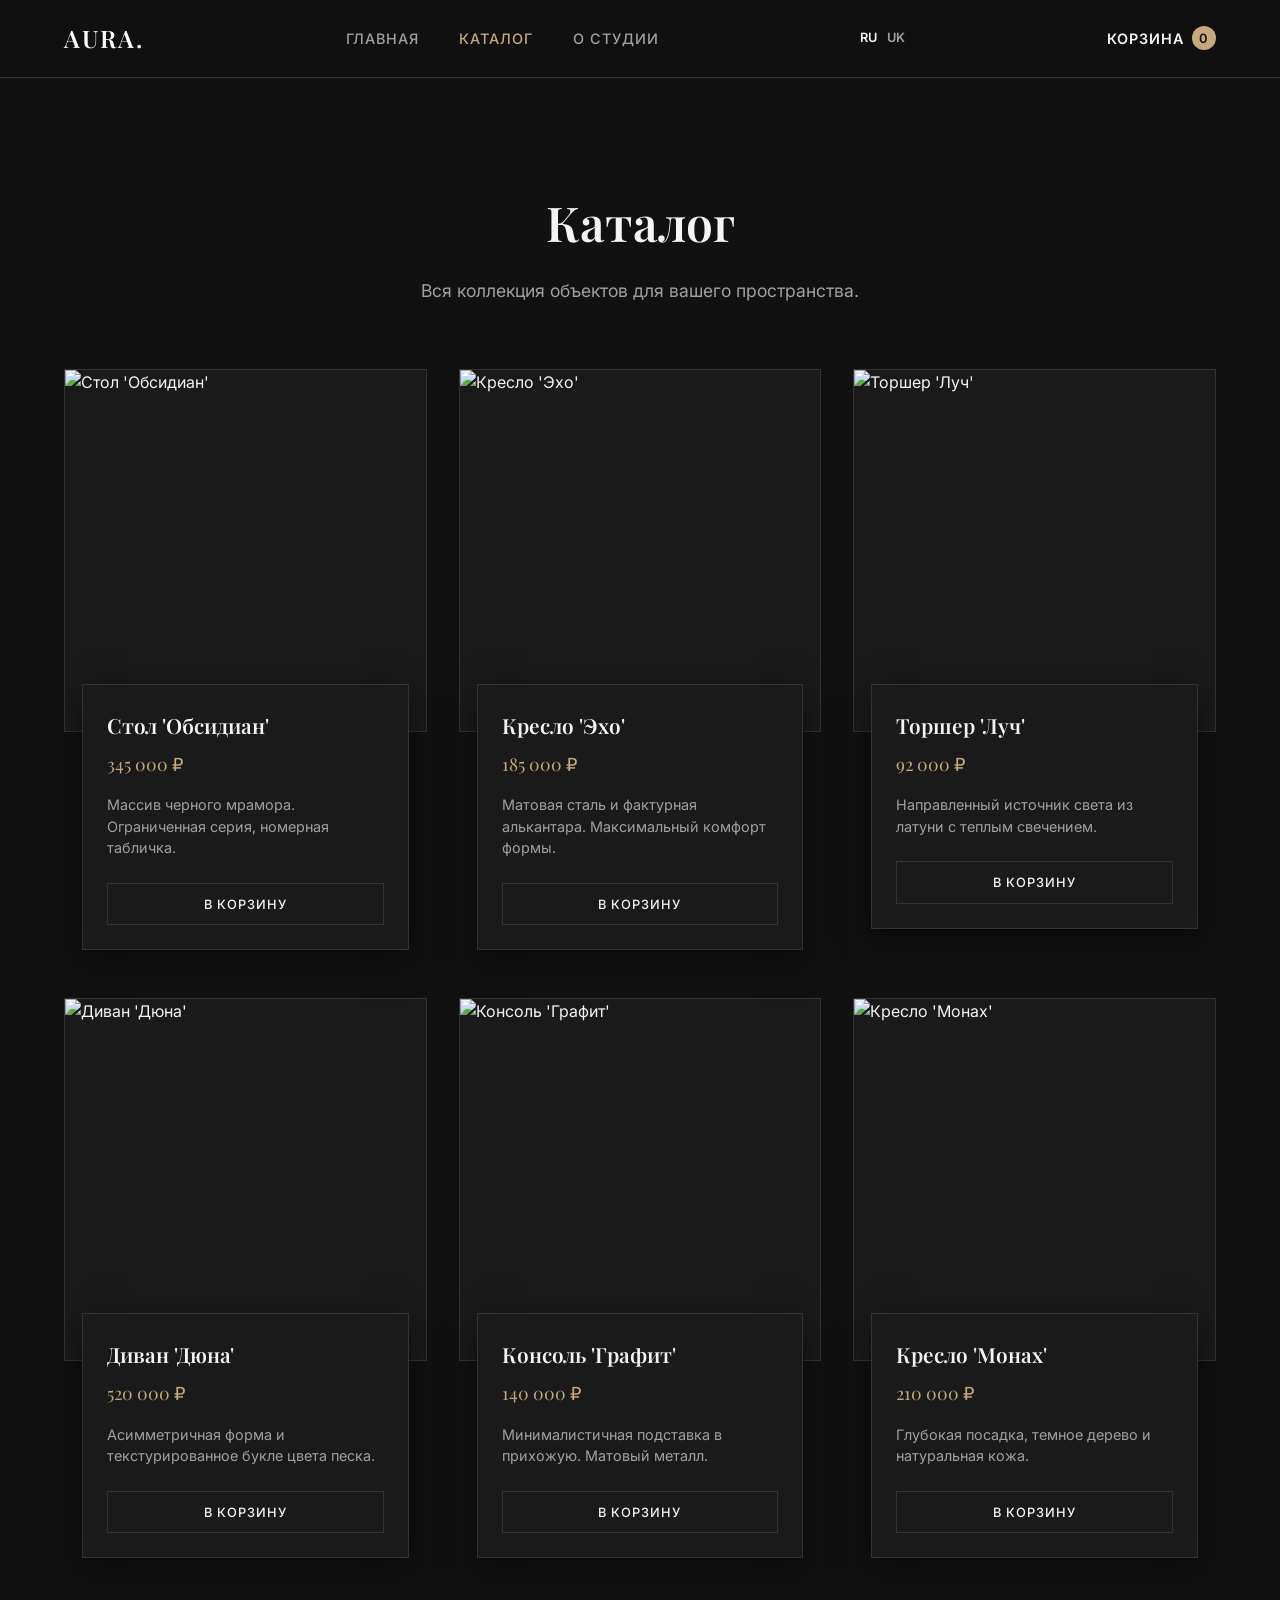
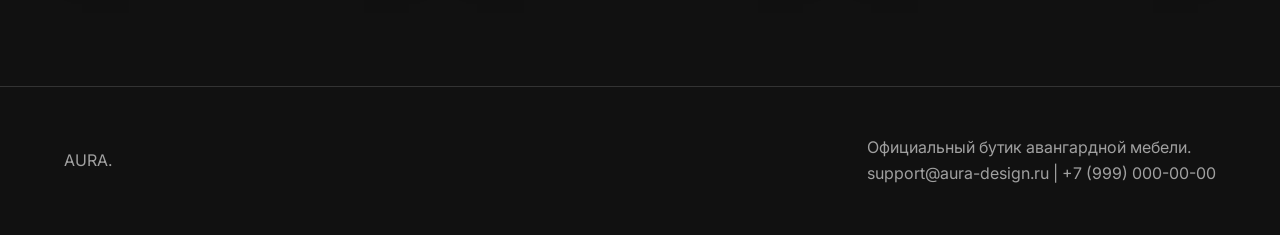
==== catalog.html @ ae79105f "Add files via upload" ====
<!DOCTYPE html>
<html lang="ru">
<head>
    <meta charset="UTF-8">
    <meta name="viewport" content="width=device-width, initial-scale=1.0">
    <title>Полный Каталог | AURA</title>
    <link rel="stylesheet" href="style.css">
    <link href="https://fonts.googleapis.com/css2?family=Playfair+Display:ital,wght@0,400;0,600;1,400&family=Inter:wght@300;400;500;600&display=swap" rel="stylesheet">
</head>
<body data-page="catalog">
    <!-- Top Navigation -->
    <header class="header">
        <div class="nav-container">
            <a href="index.html" class="logo">AURA.</a>
            <nav class="main-nav">
                <a href="index.html" class="nav-link" data-i18n="nav.home">Главная</a>
                <a href="catalog.html" class="nav-link active" data-i18n="nav.catalog">Каталог</a>
                <a href="about.html" class="nav-link" data-i18n="nav.about">О студии</a>
            </nav>
            <div class="lang-switcher">
                <span data-lang="ru" class="lang-btn active">RU</span>
                <span data-lang="uk" class="lang-btn">UK</span>
            </div>
            <button class="cart-trigger" id="cart-trigger" aria-label="Открыть корзину">
                <span data-i18n="nav.cart">Корзина</span> <span class="cart-badge" id="cart-count">0</span>
            </button>
        </div>
    </header>

    <main class="page-top-padding">
        <section class="catalog section-padding">
            <div class="container">
                <div class="section-header">
                    <h1 class="page-title" data-i18n="catalog_page.title">Каталог</h1>
                    <p class="section-desc" data-i18n="catalog_page.desc">Вся коллекция объектов для вашего пространства.</p>
                </div>
                
                <div class="product-grid" id="catalog-grid">
                    <!-- Products injected via JS -->
                </div>
            </div>
        </section>
    </main>

    <!-- Footer -->
    <footer class="footer">
        <div class="container footer-content">
            <div class="footer-logo">AURA.</div>
            <div class="footer-info">
                <p data-i18n="footer.desc">Официальный бутик авангардной мебели.</p>
                <p>support@aura-design.ru | +7 (999) 000-00-00</p>
            </div>
        </div>
    </footer>

    <!-- Cart & Modals are injected by JS in a real app, but we repeat it here for static demo -->
    <div class="cart-overlay" id="cart-overlay"></div>
    <aside class="cart-sidebar" id="cart-sidebar">
        <div class="cart-header">
            <h3 data-i18n="cart.title">Ваша корзина</h3>
            <button class="close-cart" id="close-cart" aria-label="Закрыть корзину">✕</button>
        </div>
        <div class="cart-items" id="cart-items"></div>
        <div class="cart-footer">
            <div class="total-row"><span data-i18n="cart.total">Итого:</span><span id="cart-total" class="total-price">0 ₽</span></div>
            <button class="btn-primary checkout-btn" id="checkout-btn" data-i18n="cart.checkout">Оформить заказ</button>
        </div>
    </aside>

    <div id="order-modal" class="modal">
        <div class="modal-dialog">
            <div class="success-animation">
                <svg class="checkmark" xmlns="http://www.w3.org/2000/svg" viewBox="0 0 52 52">
                  <circle class="checkmark-circle" cx="26" cy="26" r="25" fill="none"/>
                  <path class="checkmark-check" fill="none" d="M14.1 27.2l7.1 7.2 16.7-16.8"/>
                </svg>
            </div>
            <h2 class="modal-title" data-i18n="modal.title">Безупречный выбор.</h2>
            <p class="modal-text" data-i18n="modal.text1">Благодарим за заказ. Мы зарезервировали объекты для вас.</p>
            <p class="modal-text" data-i18n="modal.text2">Наш арт-консультант позвонит вам в течение 10 минут, чтобы уточнить детали доставки.</p>
            <button id="close-modal" class="btn-secondary" data-i18n="modal.btn">Вернуться на сайт</button>
        </div>
    </div>

    <div id="notification-area"></div>
    <script src="script.js"></script>
</body>
</html>
---- style.css ----
:root {
    --bg-color: #111111;
    --surface-color: #1a1a1a;
    --surface-hover: #222222;
    --text-primary: #f4f4f4;
    --text-secondary: #a0a0a0;
    --accent: #c6a87c;
    --accent-hover: #b09265;
    --border-color: #333333;
    
    --font-heading: 'Playfair Display', serif;
    --font-body: 'Inter', sans-serif;
    
    --transition: 0.3s cubic-bezier(0.25, 0.46, 0.45, 0.94);
}

* {
    margin: 0;
    padding: 0;
    box-sizing: border-box;
}

html { scroll-behavior: smooth; }

body {
    background-color: var(--bg-color);
    color: var(--text-primary);
    font-family: var(--font-body);
    line-height: 1.6;
    -webkit-font-smoothing: antialiased;
}

a { text-decoration: none; }
.logo { text-decoration: none; color: white; }

.container {
    max-width: 1400px;
    margin: 0 auto;
    padding: 0 5%;
}

h1, h2, h3, .logo, .page-title {
    font-family: var(--font-heading);
    font-weight: 600;
}

.page-top-padding { padding-top: 120px; }
.section-padding { padding: 4rem 0; }

/* Header & Nav */
.header {
    position: fixed;
    top: 0; left: 0; width: 100%;
    background: rgba(17, 17, 17, 0.95);
    backdrop-filter: blur(10px);
    border-bottom: 1px solid var(--border-color);
    z-index: 100;
}

.nav-container {
    display: flex;
    justify-content: space-between;
    align-items: center;
    max-width: 1400px;
    margin: 0 auto;
    padding: 1.2rem 5%;
}

.logo {
    font-size: 1.5rem;
    letter-spacing: 2px;
    text-transform: uppercase;
}

.main-nav {
    display: flex;
    gap: 2.5rem;
}

.nav-link {
    color: var(--text-secondary);
    font-size: 0.9rem;
    font-weight: 500;
    text-transform: uppercase;
    letter-spacing: 1px;
    transition: color var(--transition);
}

.nav-link.active, .nav-link:hover { color: var(--accent); }

.lang-switcher {
    display: flex;
    gap: 10px;
    align-items: center;
}

.lang-btn {
    cursor: pointer;
    font-size: 0.8rem;
    font-family: var(--font-body);
    font-weight: 600;
    color: var(--text-secondary);
    transition: color var(--transition);
}

.lang-btn:hover, .lang-btn.active {
    color: var(--text-primary);
}

.cart-trigger {
    background: none; border: none;
    color: var(--text-primary);
    font-family: var(--font-body);
    font-size: 0.9rem; font-weight: 600;
    text-transform: uppercase; letter-spacing: 1px;
    cursor: pointer;
    display: flex; align-items: center; gap: 8px;
    transition: color var(--transition);
}
.cart-trigger:hover { color: var(--accent); }

.cart-badge {
    background: var(--accent);
    color: var(--bg-color);
    width: 24px; height: 24px;
    display: flex; justify-content: center; align-items: center;
    border-radius: 50%;
    font-size: 0.8rem; font-weight: 600;
}

/* Hero Section */
.hero {
    padding-top: 120px;
    min-height: 90vh;
    display: flex; align-items: center;
}

.hero-container {
    max-width: 1400px; margin: 0 auto; padding: 0 5%;
    display: grid; grid-template-columns: 1fr 1fr; gap: 4rem; align-items: center;
}

.hero-tag {
    display: inline-block; color: var(--accent); font-weight: 600; font-size: 0.85rem;
    text-transform: uppercase; letter-spacing: 2px; margin-bottom: 1.5rem;
}

.hero-title { font-size: 4.5rem; line-height: 1.1; margin-bottom: 1.5rem; }
.hero-title em { color: var(--accent); font-style: italic; }
.hero-text { font-size: 1.1rem; color: var(--text-secondary); margin-bottom: 2.5rem; max-width: 85%; }

.btn-primary, .btn-secondary {
    display: inline-flex; justify-content: center; align-items: center;
    padding: 1rem 2.5rem; font-family: var(--font-body); font-size: 0.9rem;
    text-transform: uppercase; letter-spacing: 1px; cursor: pointer;
    transition: all var(--transition); text-decoration: none; border: none; font-weight: 600;
}

.btn-primary {
    background: var(--accent); color: var(--bg-color);
}
.btn-primary:hover { background: var(--accent-hover); transform: translateY(-2px); }

.btn-secondary {
    background: transparent; color: var(--text-primary); border: 1px solid var(--border-color);
}
.btn-secondary:hover { border-color: var(--text-primary); background: var(--surface-color); }

.hero-image-wrapper { position: relative; width: 100%; aspect-ratio: 4/5; }
.hero-image {
    width: 100%; height: 100%; object-fit: cover; position: relative; z-index: 2;
    box-shadow: 0 20px 50px rgba(0,0,0,0.5);
}
.hero-accent-box {
    position: absolute; top: -20px; right: -20px; width: 100%; height: 100%;
    border: 1px solid var(--accent); z-index: 1;
}

/* Catalog & Grid */
.section-header { text-align: center; margin-bottom: 4rem; }
.section-title, .page-title { font-size: 3rem; margin-bottom: 1rem; }
.section-desc { color: var(--text-secondary); font-size: 1.1rem; }

.product-grid {
    display: grid; grid-template-columns: repeat(auto-fill, minmax(350px, 1fr)); gap: 3rem 2rem;
}

.product-card {
    display: flex; flex-direction: column; position: relative;  text-decoration: none; color: inherit;
}
.product-image {
    width: 100%; aspect-ratio: 1/1; object-fit: cover; background: var(--surface-color);
    transition: filter var(--transition); border: 1px solid var(--border-color);
}
.product-card:hover .product-image { filter: brightness(1.1); }

.product-info-box {
    background: var(--surface-color); padding: 1.5rem; width: 90%; margin: -3rem auto 0;
    position: relative; z-index: 10; border: 1px solid var(--border-color);
    box-shadow: 0 10px 30px rgba(0,0,0,0.5); display: flex; flex-direction: column;
    transition: transform var(--transition), border-color var(--transition);
}
.product-card:hover .product-info-box { transform: translateY(-5px); border-color: var(--accent); }

.product-title { font-size: 1.3rem; margin-bottom: 0.5rem; color: var(--text-primary); }
.product-price { font-size: 1.1rem; color: var(--accent); font-family: var(--font-heading); margin-bottom: 1rem; }
.product-desc { font-size: 0.9rem; color: var(--text-secondary); margin-bottom: 1.5rem; line-height: 1.5; flex-grow: 1; }

.add-to-cart {
    background: transparent; border: 1px solid var(--border-color); color: var(--text-primary);
    padding: 0.8rem; font-family: var(--font-body); font-weight: 500; text-transform: uppercase;
    font-size: 0.8rem; letter-spacing: 1px; cursor: pointer; transition: all var(--transition); width: 100%;
}
.add-to-cart:hover { background: var(--text-primary); color: var(--bg-color); border-color: var(--text-primary); }

.center-btn-wrapper { margin-top: 4rem; text-align: center; }

/* Philosophy Section */
.philosophy-container {
    display: grid;
    grid-template-columns: 1fr 1fr;
    gap: 5rem;
    align-items: center;
}

.philosophy-image-wrapper {
    width: 100%;
    aspect-ratio: 3/4;
    position: relative;
}

.philosophy-image {
    width: 100%;
    height: 100%;
    object-fit: cover;
    box-shadow: -20px 20px 0px rgba(198, 168, 124, 0.1);
}

.philosophy-content .section-title {
    margin-bottom: 2rem;
}

.philosophy-content .section-title em {
    color: var(--accent);
    font-style: italic;
}

.philosophy-content .section-desc {
    margin-bottom: 2.5rem;
    line-height: 1.8;
}

/* Materials Section */
.materials-grid {
    display: grid;
    grid-template-columns: repeat(3, 1fr);
    gap: 2rem;
}

.material-card {
    position: relative;
    overflow: hidden;
    aspect-ratio: 4/5;
    cursor: pointer;
}

.material-image {
    width: 100%;
    height: 100%;
    object-fit: cover;
    transition: transform 0.6s cubic-bezier(0.25, 0.46, 0.45, 0.94), filter var(--transition);
    filter: brightness(0.7);
}

.material-card:hover .material-image {
    transform: scale(1.05);
    filter: brightness(1);
}

.material-title {
    position: absolute;
    bottom: 2rem;
    left: 2rem;
    font-size: 1.5rem;
    color: var(--text-primary);
    z-index: 2;
    font-family: var(--font-heading);
}

/* Newsletter Section */
.newsletter {
    background: var(--surface-color);
    border-top: 1px solid var(--border-color);
    border-bottom: 1px solid var(--border-color);
}

.newsletter-container {
    text-align: center;
    max-width: 800px;
    margin: 0 auto;
}

.newsletter-title {
    font-size: 2.5rem;
    margin-bottom: 1rem;
    font-family: var(--font-heading);
}

.newsletter-desc {
    color: var(--text-secondary);
    margin-bottom: 2.5rem;
    font-size: 1.1rem;
}

.newsletter-form {
    display: flex;
    gap: 1rem;
    justify-content: center;
}

.newsletter-input {
    background: transparent;
    border: 1px solid var(--border-color);
    padding: 1rem 1.5rem;
    color: var(--text-primary);
    font-family: var(--font-body);
    font-size: 1rem;
    width: 100%;
    max-width: 400px;
    outline: none;
    transition: border-color var(--transition);
}

.newsletter-input:focus {
    border-color: var(--accent);
}

/* Single Product Page */
.product-layout {
    display: grid; grid-template-columns: 1fr 1fr; gap: 4rem; align-items: start;
}
.detail-image-wrapper {
    width: 100%;
    position: sticky; top: 120px;
}
.detail-image {
    width: 100%; aspect-ratio: 4/5; object-fit: cover; border: 1px solid var(--border-color);
}
.detail-info {
    padding: 2rem 0;
}
.detail-title {
    font-size: 3.5rem; margin-bottom: 1rem;
}
.detail-price {
    font-size: 2rem; color: var(--accent); font-family: var(--font-heading); margin-bottom: 2rem;
}
.detail-desc {
    font-size: 1.1rem; color: var(--text-secondary); line-height: 1.8; margin-bottom: 3rem;
}
.detail-features {
    list-style: none; margin-bottom: 3rem; padding-top: 2rem; border-top: 1px solid var(--border-color);
}
.detail-features li {
    font-size: 1rem; color: var(--text-secondary); margin-bottom: 0.8rem;
    display: flex; align-items: center;
}
.detail-features li::before {
    content: '▪'; color: var(--accent); margin-right: 15px; font-size: 1.2rem;
}
.btn-detail-add {
    width: 100%; padding: 1.3rem; font-size: 1rem;
}

/* Cart Sidebar */
.cart-sidebar {
    position: fixed; top: 0; right: -450px; width: 450px; height: 100vh;
    background: var(--bg-color); border-left: 1px solid var(--border-color);
    z-index: 200; display: flex; flex-direction: column; transition: right 0.4s cubic-bezier(0.25, 0.46, 0.45, 0.94);
}
.cart-sidebar.open { right: 0; }
.cart-overlay {
    position: fixed; top: 0; left: 0; width: 100vw; height: 100vh; background: rgba(0,0,0,0.7);
    backdrop-filter: blur(5px); z-index: 150; opacity: 0; pointer-events: none; transition: opacity 0.3s;
}
.cart-overlay.show { opacity: 1; pointer-events: all; }

.cart-header { padding: 2rem; display: flex; justify-content: space-between; border-bottom: 1px solid var(--border-color); }
.close-cart { background: none; border: none; color: var(--text-secondary); font-size: 1.5rem; cursor: pointer; }
.close-cart:hover { color: var(--text-primary); }

.cart-items { flex: 1; overflow-y: auto; padding: 2rem; }
.cart-item { display: flex; gap: 1.5rem; margin-bottom: 2rem; padding-bottom: 2rem; border-bottom: 1px solid var(--border-color); }

.cart-img { width: 90px; height: 110px; object-fit: cover; border: 1px solid var(--border-color); flex-shrink: 0; }
.cart-item-info { flex: 1; display: flex; flex-direction: column; }
.cart-item-title { font-size: 1.1rem; margin-bottom: 0.3rem; color: var(--text-primary); text-decoration: none;}
.cart-item-price { color: var(--accent); font-family: var(--font-heading); margin-bottom: auto; }

.cart-controls { display: flex; justify-content: space-between; align-items: center; margin-top: 10px; }
.cart-qty { font-size: 0.9rem;  color: var(--text-secondary); }
.btn-remove { background: none; border: none; color: #ff5555; cursor: pointer; text-transform: uppercase; letter-spacing: 0.5px; font-size: 0.8rem;}

.cart-footer { padding: 2rem; border-top: 1px solid var(--border-color); background: var(--surface-color); }
.total-row { display: flex; justify-content: space-between; font-size: 1.2rem; font-weight: 600; margin-bottom: 1.5rem; }
.total-price { color: var(--accent); font-family: var(--font-heading); }
.checkout-btn { width: 100%; }

/* Aesthetic Pleasant Modal */
.modal {
    position: fixed; top: 0; left: 0; width: 100vw; height: 100vh;
    background: rgba(0,0,0,0.6); backdrop-filter: blur(12px);
    display: flex; justify-content: center; align-items: center; z-index: 1000;
    opacity: 0; pointer-events: none; transition: opacity 0.4s ease-in-out;
}
.modal.visible { opacity: 1; pointer-events: all; }

.modal-dialog {
    background: var(--surface-color); padding: 4rem 3rem; max-width: 480px; width: 90%;
    text-align: center; border: 1px solid var(--border-color);
    transform: scale(0.9) translateY(20px); transition: transform 0.4s cubic-bezier(0.19, 1, 0.22, 1);
    box-shadow: 0 40px 60px rgba(0,0,0,0.6);
}
.modal.visible .modal-dialog { transform: scale(1) translateY(0); }

.modal-title { font-size: 2.2rem; margin-bottom: 1.5rem; color: var(--accent); }
.modal-text { color: var(--text-secondary); margin-bottom: 1rem; font-size: 1rem; line-height: 1.5; }
.modal-dialog .btn-secondary { margin-top: 2rem; width: 100%; padding: 1.2rem; }

/* Successful Checkmark Animation */
.success-animation { margin: 0 auto 2rem; }
.checkmark { width: 70px; height: 70px; border-radius: 50%; display: block; stroke-width: 2; stroke: var(--accent); stroke-miterlimit: 10; margin: 10% auto; box-shadow: inset 0px 0px 0px var(--accent); animation: fill .4s ease-in-out .4s forwards, scale .3s ease-in-out .9s both; }
.checkmark-circle { stroke-dasharray: 166; stroke-dashoffset: 166; stroke-width: 2; stroke-miterlimit: 10; stroke: var(--accent); fill: none; animation: stroke 0.6s cubic-bezier(0.65, 0, 0.45, 1) forwards; }
.checkmark-check { transform-origin: 50% 50%; stroke-dasharray: 48; stroke-dashoffset: 48; animation: stroke 0.3s cubic-bezier(0.65, 0, 0.45, 1) 0.8s forwards; }
@keyframes stroke { 100% { stroke-dashoffset: 0; } }
@keyframes scale { 0%, 100% { transform: none; } 50% { transform: scale3d(1.1, 1.1, 1); } }
@keyframes fill { 100% { box-shadow: inset 0px 0px 0px 30px rgba(198, 168, 124, 0.1); } }

/* Toasts */
#notification-area { position: fixed; bottom: 30px; left: 30px; z-index: 999; display: flex; flex-direction: column; gap: 15px; }
.toast { background: var(--bg-color); border-left: 4px solid var(--accent); color: var(--text-primary); padding: 1rem 1.5rem; font-size: 0.95rem; box-shadow: 0 10px 30px rgba(0,0,0,0.4); animation: slideRight 0.3s forwards, fadeOutToast 0.3s 3.5s forwards; }
@keyframes slideRight { from { transform: translateX(-100%); opacity: 0; } to { transform: translateX(0); opacity: 1; } }

/* Footer */
.footer { border-top: 1px solid var(--border-color); padding: 3rem 0; margin-top: 4rem; }
.footer-content { display: flex; justify-content: space-between; align-items: center; color: var(--text-secondary); }

/* Responsive */
@media (max-width: 1024px) {
    .philosophy-container { grid-template-columns: 1fr; text-align: center; gap: 3rem; }
    .philosophy-image { box-shadow: none; }
    .materials-grid { grid-template-columns: repeat(auto-fit, minmax(280px, 1fr)); }
    .hero-container { grid-template-columns: 1fr; text-align: center; }
    .hero-text { margin: 0 auto 2.5rem; }
    .hero-accent-box { display: none; }
    .product-grid { grid-template-columns: repeat(auto-fill, minmax(300px, 1fr)); }
    .cart-sidebar { width: 100%; right: -100%; }
    .product-layout { grid-template-columns: 1fr; }
    .detail-image-wrapper { position: static; }
}
@media (max-width: 768px) {
    .main-nav { display: none; }
    .hero-title { font-size: 3rem; }
    .newsletter-form { flex-direction: column; }
    .newsletter-input { max-width: 100%; }
}
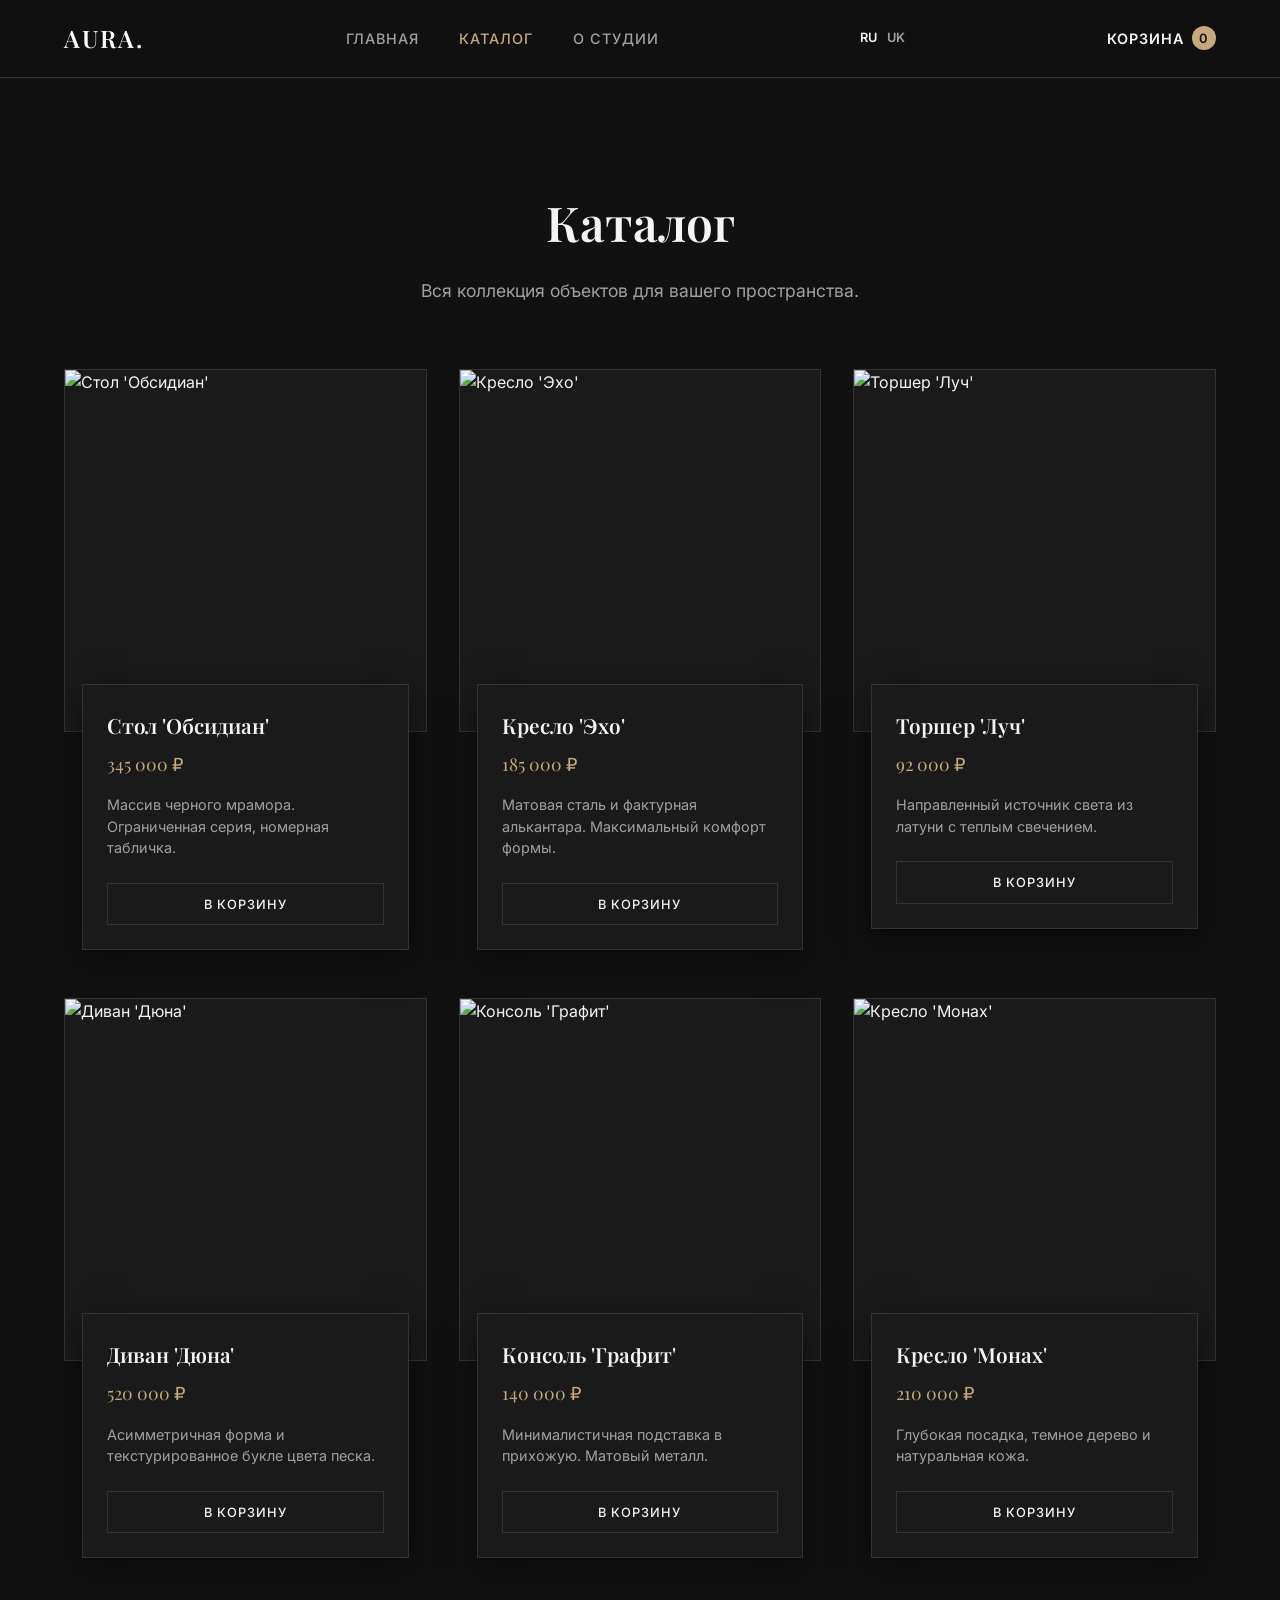
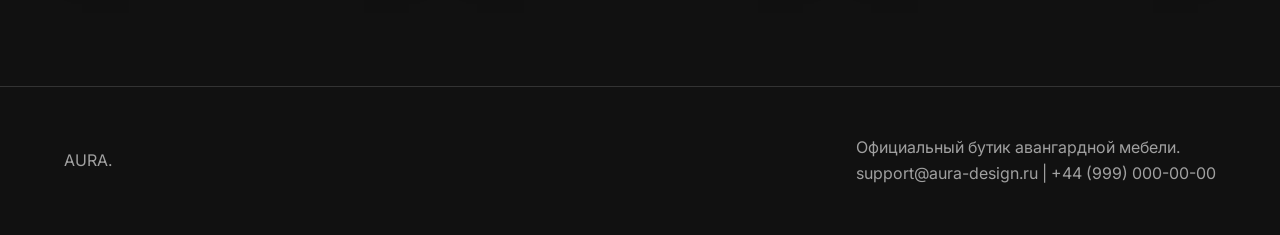
==== commit 666a56ca: "Update catalog.html" ====
--- a/catalog.html
+++ b/catalog.html
@@ -48,7 +48,7 @@
             <div class="footer-logo">AURA.</div>
             <div class="footer-info">
                 <p data-i18n="footer.desc">Официальный бутик авангардной мебели.</p>
-                <p>support@aura-design.ru | +7 (999) 000-00-00</p>
+                <p>support@aura-design.ru | +44 (999) 000-00-00</p>
             </div>
         </div>
     </footer>
